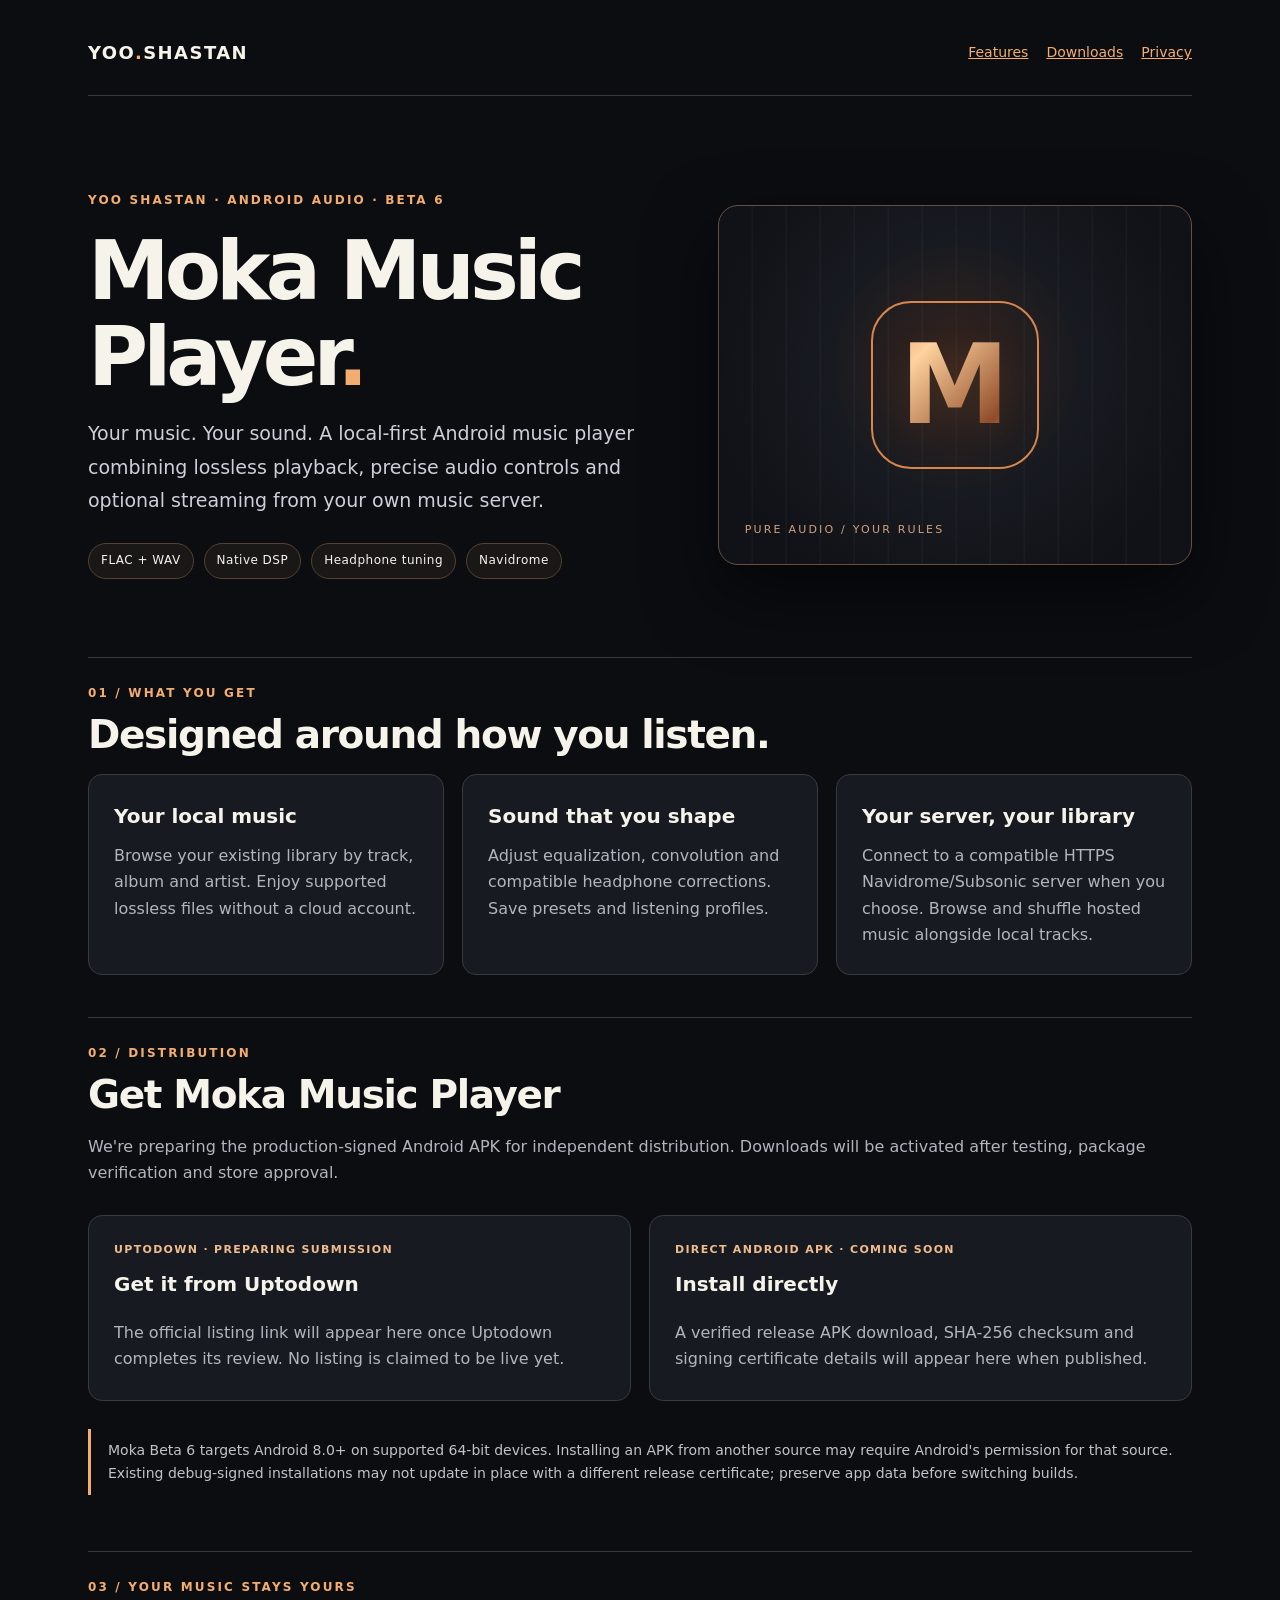
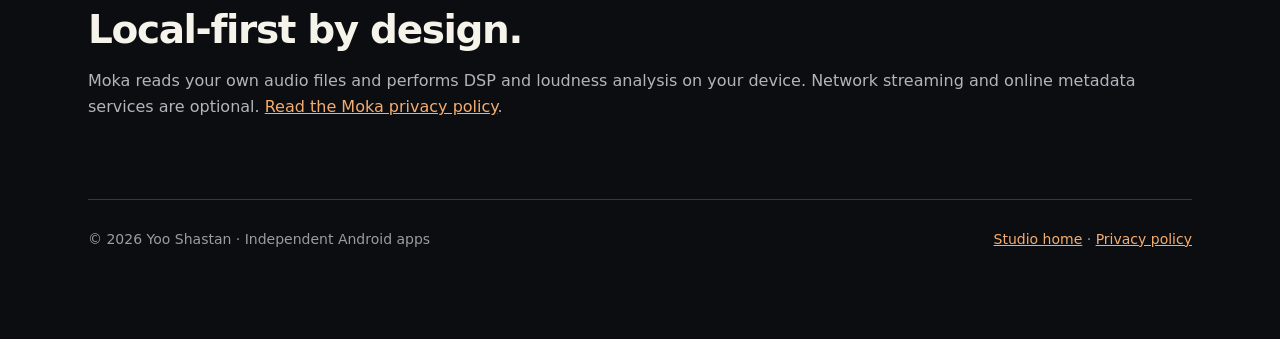
==== moka/index.html @ 2d642575 "Add Moka Android app landing page with gated Uptodown and APK download sections" ====
<!doctype html>
<html lang="en">
<head>
<meta charset="utf-8">
<meta name="viewport" content="width=device-width, initial-scale=1">
<meta name="theme-color" content="#0b0d11">
<meta name="description" content="Moka Music Player by Yoo Shastan: local lossless Android playback, powerful DSP and optional Navidrome streaming.">
<meta property="og:title" content="Moka Music Player — Yoo Shastan">
<meta property="og:description" content="High-fidelity audio, your music library and your sound. Coming to Uptodown and direct APK distribution.">
<meta property="og:type" content="website">
<meta property="og:url" content="https://yooshastan.com/moka/">
<link rel="canonical" href="https://yooshastan.com/moka/">
<link rel="icon" href="../favicon.svg" type="image/svg+xml">
<title>Moka Music Player · Yoo Shastan</title>
<style>
:root{color-scheme:dark;--bg:#0b0d11;--surface:#171b21;--line:#353940;--text:#f6f3eb;--muted:#b3b5bd;--bronze:#f4ad70}
*{box-sizing:border-box}body{margin:0;background:var(--bg);color:var(--text);font:16px/1.65 system-ui,-apple-system,"Segoe UI",sans-serif}
a{color:var(--bronze)}a:hover{text-decoration-thickness:2px}
.page{max-width:1160px;margin:auto;padding:24px 28px 88px}
header{display:flex;align-items:center;justify-content:space-between;gap:20px;padding:14px 0 27px;border-bottom:1px solid var(--line)}
.brand{text-decoration:none;letter-spacing:.08em;font-weight:800;font-size:18px;color:var(--text)}.brand span{color:var(--bronze)}.nav{display:flex;gap:18px;flex-wrap:wrap;font-size:14px}
.hero{display:grid;grid-template-columns:1.1fr .9fr;align-items:center;gap:50px;padding:95px 0 78px}
.eyebrow{font-size:12px;font-weight:800;letter-spacing:.18em;color:var(--bronze);text-transform:uppercase}
h1{font-size:clamp(48px,7vw,82px);line-height:1.04;letter-spacing:-.06em;margin:18px 0}
h2{font-size:clamp(27px,4vw,39px);line-height:1.14;letter-spacing:-.035em;margin:10px 0 16px}
.lead{max-width:590px;color:#ccd0d8;font-size:19px;line-height:1.77;margin:0 0 25px}
.pills{display:flex;gap:10px;flex-wrap:wrap}.pills span{font-size:12px;letter-spacing:.04em;border:1px solid #534232;border-radius:100px;padding:7px 12px;background:#f4ad7010}
.symbol{min-height:360px;display:flex;align-items:center;justify-content:center;border:1px solid #66503d;border-radius:20px;background:radial-gradient(circle at 50% 45%,#70412e70 0%,#171a20 42%,#101217 79%);box-shadow:0 28px 70px #0009;position:relative;overflow:hidden}
.symbol:before{content:"";position:absolute;inset:0;background:repeating-linear-gradient(90deg,transparent 0 32px,#ffffff08 33px 34px)}
.symbol-inner{position:relative;width:168px;height:168px;border:2px solid #d7874d;border-radius:40px;background:linear-gradient(130deg,#2d1d14,#0b0d10 70%);display:flex;justify-content:center;align-items:center;font-size:110px;font-weight:800;line-height:1;background:linear-gradient(135deg,#da834a 1%,#ffd5a2 30%,#8f4b2b 72%,#efb67e 95%);-webkit-background-clip:text;background-clip:text;color:transparent;text-shadow:0 10px 40px #ec944b16}
.symbol-caption{position:absolute;bottom:25px;left:26px;font-size:11px;color:#cfa27e;letter-spacing:.2em}
section{padding:26px 0 42px;border-top:1px solid var(--line)}
.features{display:grid;grid-template-columns:repeat(3,minmax(0,1fr));gap:18px}
.feature,.release-card{border-radius:14px;border:1px solid #363a41;background:var(--surface);padding:25px}
.feature h3,.release-card h3{font-size:20px;margin:0 0 10px}
.feature p,.release-card p,.section-intro{color:var(--muted);margin:0}
.downloads{display:grid;grid-template-columns:repeat(2,minmax(0,1fr));gap:18px;margin:28px 0}
.release-card{min-height:186px;display:flex;flex-direction:column;align-items:flex-start;gap:9px}
.status{font-size:11px;text-transform:uppercase;font-weight:800;letter-spacing:.12em;color:#f0bb8d}
.note{border-left:3px solid var(--bronze);padding:10px 17px;margin-top:12px;color:#bfc4ca;font-size:14px}
footer{border-top:1px solid var(--line);margin-top:36px;padding-top:28px;display:flex;flex-wrap:wrap;justify-content:space-between;gap:18px;color:#989da4;font-size:14px}
@media(max-width:760px){.hero{grid-template-columns:1fr;gap:20px;padding-top:56px}.symbol{min-height:260px}.features,.downloads{grid-template-columns:1fr}.page{padding-inline:18px}.nav{justify-content:flex-end}}
</style>
</head>
<body>
<div class="page">
<header><a class="brand" href="/">YOO<span>.</span>SHASTAN</a><nav class="nav" aria-label="Page navigation"><a href="#features">Features</a><a href="#downloads">Downloads</a><a href="privacy/">Privacy</a></nav></header>
<main>
<div class="hero">
<div><div class="eyebrow">Yoo Shastan · Android audio · Beta 6</div><h1>Moka Music<br>Player<span style="color:var(--bronze)">.</span></h1><p class="lead">Your music. Your sound. A local-first Android music player combining lossless playback, precise audio controls and optional streaming from your own music server.</p><div class="pills"><span>FLAC + WAV</span><span>Native DSP</span><span>Headphone tuning</span><span>Navidrome</span></div></div>
<div class="symbol" aria-label="Abstract copper Moka audio brand artwork" role="img"><div class="symbol-inner">M</div><div class="symbol-caption">PURE AUDIO / YOUR RULES</div></div>
</div>

<section id="features" aria-labelledby="features-title"><div class="eyebrow">01 / What you get</div><h2 id="features-title">Designed around how you listen.</h2>
<div class="features">
<article class="feature"><h3>Your local music</h3><p>Browse your existing library by track, album and artist. Enjoy supported lossless files without a cloud account.</p></article>
<article class="feature"><h3>Sound that you shape</h3><p>Adjust equalization, convolution and compatible headphone corrections. Save presets and listening profiles.</p></article>
<article class="feature"><h3>Your server, your library</h3><p>Connect to a compatible HTTPS Navidrome/Subsonic server when you choose. Browse and shuffle hosted music alongside local tracks.</p></article>
</div></section>

<section id="downloads" aria-labelledby="downloads-title">
<div class="eyebrow">02 / Distribution</div><h2 id="downloads-title">Get Moka Music Player</h2>
<p class="section-intro">We're preparing the production-signed Android APK for independent distribution. Downloads will be activated after testing, package verification and store approval.</p>
<div class="downloads">
<article class="release-card"><div class="status">Uptodown · Preparing submission</div><h3>Get it from Uptodown</h3><p>The official listing link will appear here once Uptodown completes its review. No listing is claimed to be live yet.</p></article>
<article class="release-card"><div class="status">Direct Android APK · Coming soon</div><h3>Install directly</h3><p>A verified release APK download, SHA-256 checksum and signing certificate details will appear here when published.</p></article>
</div>
<p class="note">Moka Beta 6 targets Android 8.0+ on supported 64-bit devices. Installing an APK from another source may require Android's permission for that source. Existing debug-signed installations may not update in place with a different release certificate; preserve app data before switching builds.</p>
</section>

<section aria-labelledby="privacy-title"><div class="eyebrow">03 / Your music stays yours</div><h2 id="privacy-title">Local-first by design.</h2><p class="section-intro">Moka reads your own audio files and performs DSP and loudness analysis on your device. Network streaming and online metadata services are optional. <a href="privacy/">Read the Moka privacy policy</a>.</p></section>
</main>
<footer><span>© 2026 Yoo Shastan · Independent Android apps</span><span><a href="/">Studio home</a> · <a href="privacy/">Privacy policy</a></span></footer>
</div>
</body>
</html>
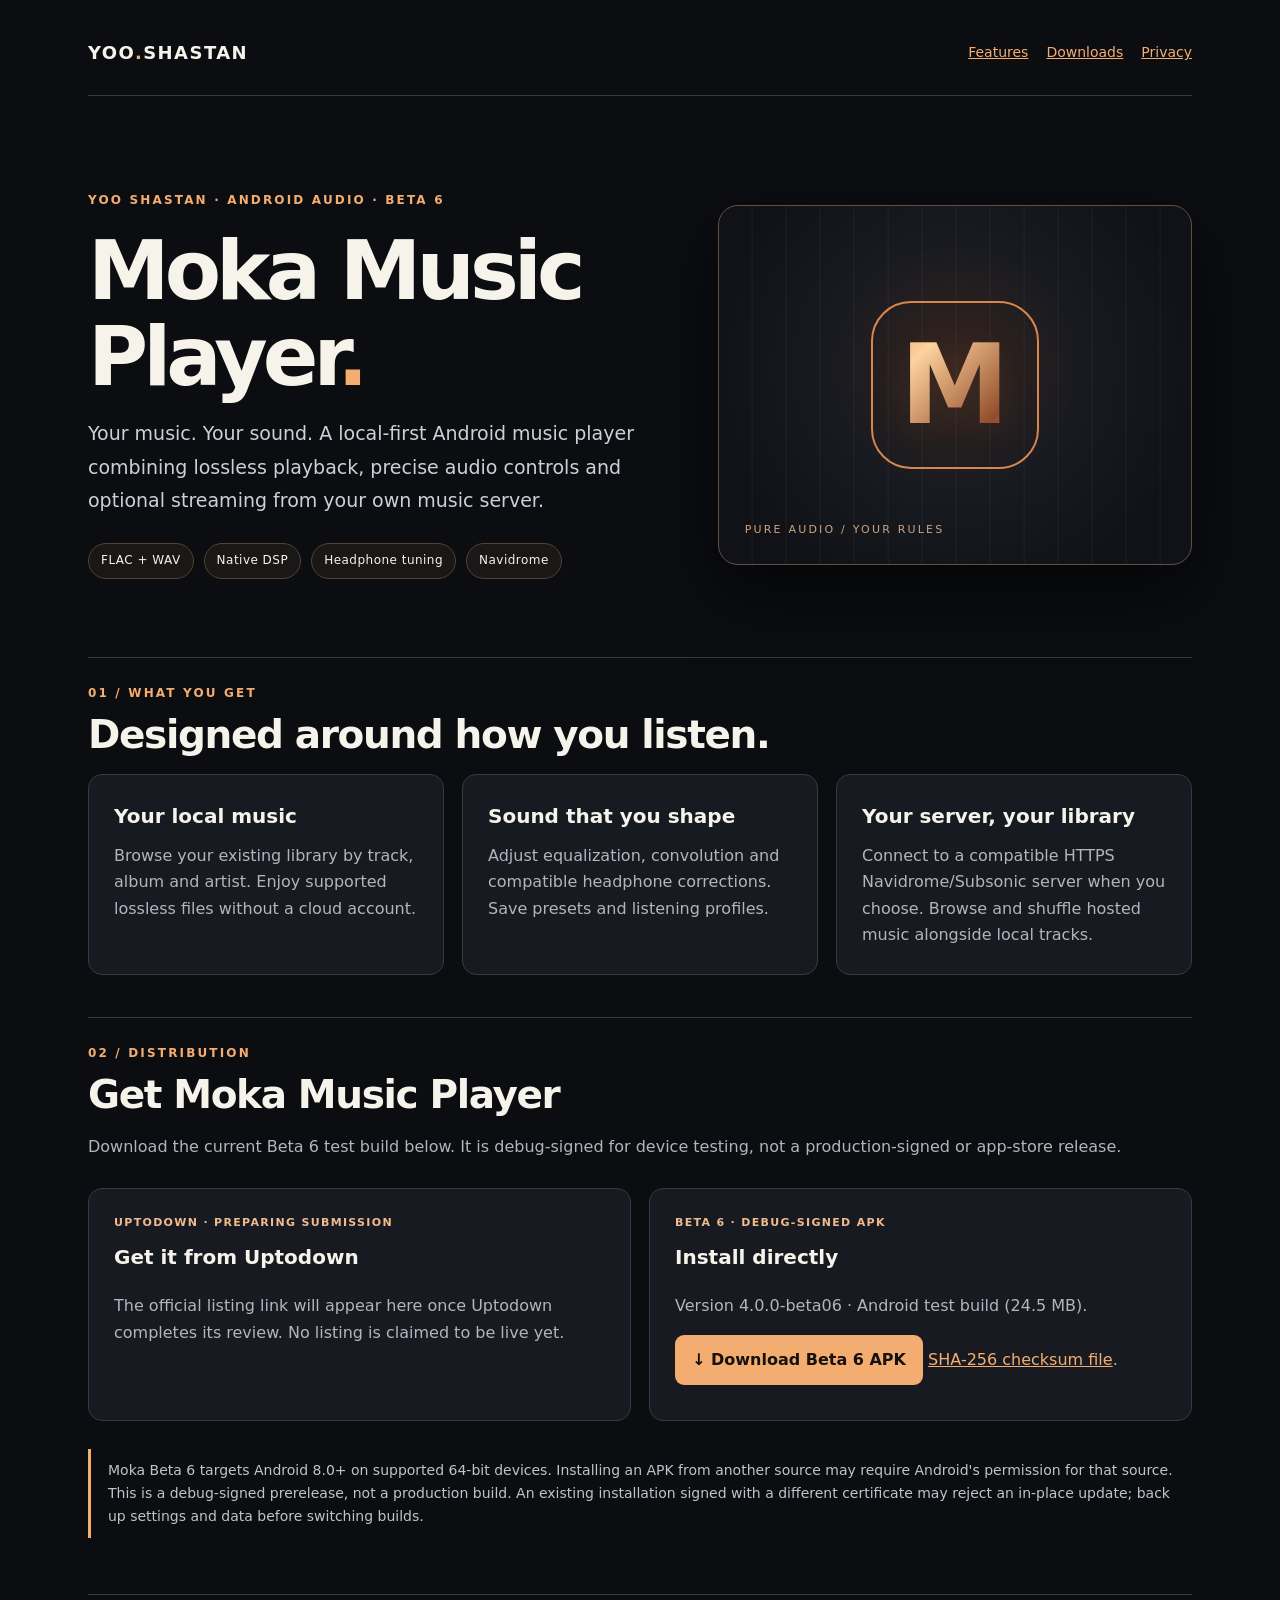
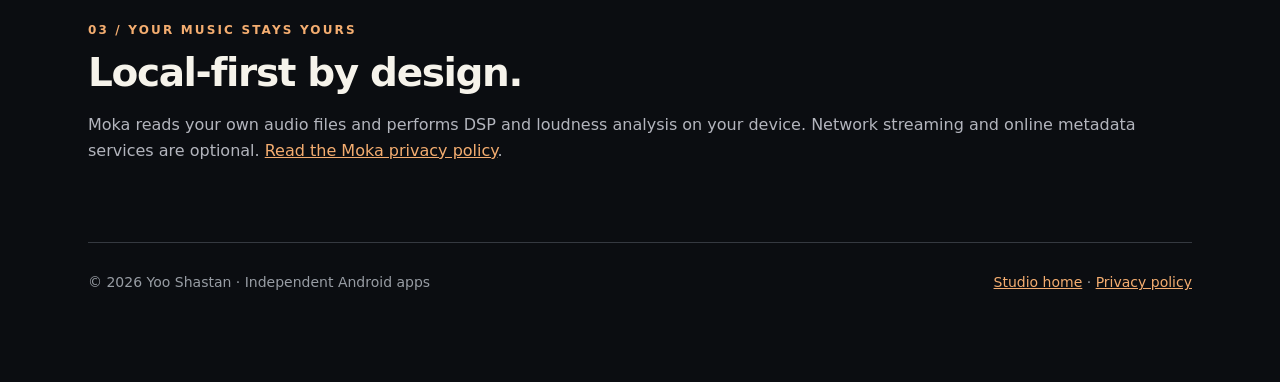
==== commit de624b04: "Launch Audio Path Inspector page with device screenshots and enable Moka Beta 6 APK download" ====
--- a/moka/index.html
+++ b/moka/index.html
@@ -6,7 +6,7 @@
 <meta name="theme-color" content="#0b0d11">
 <meta name="description" content="Moka Music Player by Yoo Shastan: local lossless Android playback, powerful DSP and optional Navidrome streaming.">
 <meta property="og:title" content="Moka Music Player — Yoo Shastan">
-<meta property="og:description" content="High-fidelity audio, your music library and your sound. Coming to Uptodown and direct APK distribution.">
+<meta property="og:description" content="High-fidelity audio, your music library and your sound. Beta 6 test APK available for direct download.">
 <meta property="og:type" content="website">
 <meta property="og:url" content="https://yooshastan.com/moka/">
 <link rel="canonical" href="https://yooshastan.com/moka/">
@@ -37,7 +37,7 @@
 .downloads{display:grid;grid-template-columns:repeat(2,minmax(0,1fr));gap:18px;margin:28px 0}
 .release-card{min-height:186px;display:flex;flex-direction:column;align-items:flex-start;gap:9px}
 .status{font-size:11px;text-transform:uppercase;font-weight:800;letter-spacing:.12em;color:#f0bb8d}
-.note{border-left:3px solid var(--bronze);padding:10px 17px;margin-top:12px;color:#bfc4ca;font-size:14px}
+.download-button{display:inline-block;margin:15px 0 10px;padding:12px 17px;border-radius:9px;background:var(--bronze);color:#16110c;font-weight:800;text-decoration:none}.download-button:hover{background:#ffd0a5}.note{border-left:3px solid var(--bronze);padding:10px 17px;margin-top:12px;color:#bfc4ca;font-size:14px}
 footer{border-top:1px solid var(--line);margin-top:36px;padding-top:28px;display:flex;flex-wrap:wrap;justify-content:space-between;gap:18px;color:#989da4;font-size:14px}
 @media(max-width:760px){.hero{grid-template-columns:1fr;gap:20px;padding-top:56px}.symbol{min-height:260px}.features,.downloads{grid-template-columns:1fr}.page{padding-inline:18px}.nav{justify-content:flex-end}}
 </style>
@@ -60,12 +60,12 @@
 
 <section id="downloads" aria-labelledby="downloads-title">
 <div class="eyebrow">02 / Distribution</div><h2 id="downloads-title">Get Moka Music Player</h2>
-<p class="section-intro">We're preparing the production-signed Android APK for independent distribution. Downloads will be activated after testing, package verification and store approval.</p>
+<p class="section-intro">Download the current Beta 6 test build below. It is debug-signed for device testing, not a production-signed or app-store release.</p>
 <div class="downloads">
 <article class="release-card"><div class="status">Uptodown · Preparing submission</div><h3>Get it from Uptodown</h3><p>The official listing link will appear here once Uptodown completes its review. No listing is claimed to be live yet.</p></article>
-<article class="release-card"><div class="status">Direct Android APK · Coming soon</div><h3>Install directly</h3><p>A verified release APK download, SHA-256 checksum and signing certificate details will appear here when published.</p></article>
+<article class="release-card"><div class="status">Beta 6 · Debug-signed APK</div><h3>Install directly</h3><p>Version 4.0.0-beta06 · Android test build (24.5 MB). <a href="https://github.com/yooshastan/MokaMusicPlayer/releases/download/v4.0.0-beta06/Moka-Music-Player-4.0.0-beta06-debug.apk" class="download-button" download>↓ Download Beta 6 APK</a> <a href="https://github.com/yooshastan/MokaMusicPlayer/releases/download/v4.0.0-beta06/SHA256SUMS.txt">SHA-256 checksum file</a>.</p></article>
 </div>
-<p class="note">Moka Beta 6 targets Android 8.0+ on supported 64-bit devices. Installing an APK from another source may require Android's permission for that source. Existing debug-signed installations may not update in place with a different release certificate; preserve app data before switching builds.</p>
+<p class="note">Moka Beta 6 targets Android 8.0+ on supported 64-bit devices. Installing an APK from another source may require Android's permission for that source. This is a debug-signed prerelease, not a production build. An existing installation signed with a different certificate may reject an in-place update; back up settings and data before switching builds.</p>
 </section>
 
 <section aria-labelledby="privacy-title"><div class="eyebrow">03 / Your music stays yours</div><h2 id="privacy-title">Local-first by design.</h2><p class="section-intro">Moka reads your own audio files and performs DSP and loudness analysis on your device. Network streaming and online metadata services are optional. <a href="privacy/">Read the Moka privacy policy</a>.</p></section>
